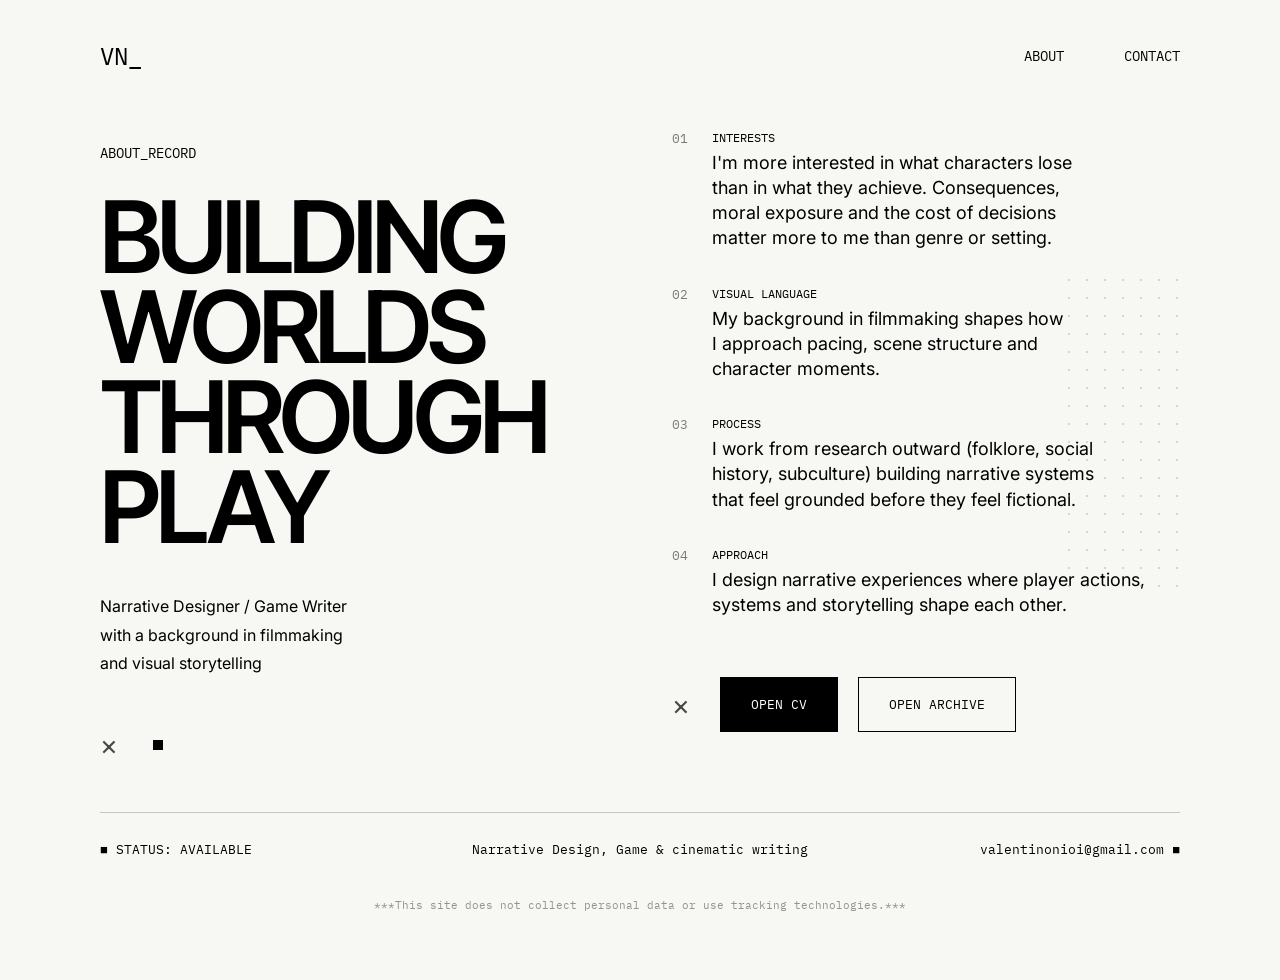
==== about.html @ a165a679 "Add files via upload" ====
<!DOCTYPE html>
<html lang="en">

<head>

<meta charset="UTF-8">
<meta name="viewport" content="width=device-width, initial-scale=1.0">

<title>About | Valentino A. Nioi</title>

<link rel="stylesheet" href="css/global.css">
<link rel="stylesheet" href="css/about.css">

<link rel="preconnect" href="https://fonts.googleapis.com">
<link rel="preconnect" href="https://fonts.gstatic.com" crossorigin>

<link href="https://fonts.googleapis.com/css2?family=IBM+Plex+Mono:wght@300;400;500&family=Inter:wght@300;400;600&family=Inter+Tight:wght@400;500;600;700&display=swap" rel="stylesheet">

</head>

<body>

<nav>

  <div class="logo">
    <a href="index.html">VN_</a>
  </div>

  <div class="menu">
    <a href="about.html">ABOUT</a>
    <a href="contact.html">CONTACT</a>
  </div>

</nav>


<section class="about-page">

  <div class="about-left">

    <p class="role">
      ABOUT_RECORD
    </p>

    <h1>
      BUILDING<br>
      WORLDS<br>
      THROUGH PLAY
    </h1>

    <p class="description">
      Narrative Designer / Game Writer<br>
      with a background in filmmaking<br>
      and visual storytelling
    </p>

    <div class="about-symbols">
      <div class="about-cross">×</div>
      <div class="square about-square"></div>
    </div>

  </div>


  <div class="about-right">

    <div class="about-item">

      <span class="about-number">01</span>

      <div>

        <p class="about-label">
          INTERESTS
        </p>

        <p class="about-value">
          I'm more interested in what characters lose<br>
          than in what they achieve. Consequences,<br>
          moral exposure and the cost of decisions<br>
          matter more to me than genre or setting.
        </p>

      </div>

    </div>


    <div class="about-item">

      <span class="about-number">02</span>

      <div>

        <p class="about-label">
          VISUAL LANGUAGE
        </p>

        <p class="about-value">
          My background in filmmaking shapes how<br>
          I approach pacing, scene structure and<br>
          character moments.
        </p>

      </div>

    </div>


    <div class="about-item">

      <span class="about-number">03</span>

      <div>

        <p class="about-label">
          PROCESS
        </p>

        <p class="about-value">
          I work from research outward (folklore, social<br>
          history, subculture) building narrative systems<br>
          that feel grounded before they feel fictional.
        </p>

      </div>

    </div>


    <div class="about-item">

      <span class="about-number">04</span>

      <div>

        <p class="about-label">
          APPROACH
        </p>

        <p class="about-value">
          I design narrative experiences where player actions,<br>
          systems and storytelling shape each other.
        </p>

      </div>

    </div>


    <div class="about-action">

      <div class="about-cross">×</div>

      <div class="buttons">

        <button type="button"
        class="button black"
        onclick="openCVViewer()">
          OPEN CV
        </button>

        <a class="button"
        href="archive.html">
          OPEN ARCHIVE
        </a>

      </div>

    </div>

  </div>

</section>


<div class="viewer-overlay">

  <div class="viewer-box">

    <div class="viewer-top">
      <p>CURRICULUM</p>

      <button type="button"
      class="viewer-close"
      onclick="closeViewer()">
        × CLOSE
      </button>
    </div>

    <div class="viewer-title">
      CURRICULUM VITAE
    </div>

    <div class="pdf-container"></div>

  </div>

</div>


<footer>

  <div class="status-line"></div>

  <div class="footer-content">
    <p>■ STATUS: AVAILABLE</p>
    <p>Narrative Design, Game & cinematic writing</p>
    <p>valentinonioi@gmail.com ■</p>
  </div>

  <p class="footer-privacy">
    ***This site does not collect personal data or use tracking technologies.***
  </p>

</footer>


<script>
const viewerTitle = document.querySelector(".viewer-title");
const viewerOverlay = document.querySelector(".viewer-overlay");
const pdfContainer = document.querySelector(".pdf-container");

function isMobile(){
  return /Android|iPhone|iPad|iPod/i.test(navigator.userAgent);
}

function openPDF(title, file){

  viewerTitle.innerText = title;

  // 📱 MOBILE → apertura nativa (soluzione stabile)
  if (isMobile()) {
    window.open(file, "_blank");
    return;
  }

  // 💻 DESKTOP → viewer interno
  pdfContainer.innerHTML = `
    <iframe class="pdf-viewer" src="${file}"></iframe>
  `;

  viewerOverlay.style.display = "flex";
}

function openCVViewer(){
  openPDF("CURRICULUM VITAE", "assets/ValentinoNioi_CV_2026.pdf");
}

function closeViewer(){
  viewerOverlay.style.display = "none";
  pdfContainer.innerHTML = "";
}
</script>

</body>
</html>
---- css/global.css ----
body {
  margin: 0;
  padding: 40px 100px;
  font-family: 'Inter', sans-serif;
  background: #f7f7f4;
  color: black;
  min-height: 100vh;
  display: flex;
  flex-direction: column;
}

nav {
  display: flex;
  justify-content: space-between;
  align-items: center;
  margin-bottom: 100px;
}

.logo {
  font-family: 'IBM Plex Mono';
  font-size: 24px;
}

.menu {
  display: flex;
  gap: 60px;
  font-size: 14px;
}

.menu a {
  text-decoration: none;
  color: black;
  font-family: 'IBM Plex Mono';
  transition: .3s;
}

.menu a:hover {
  opacity: .5;
}

.role {
  font-family: 'IBM Plex Mono';
  font-size: 14px;
  margin-bottom: 20px;
  transform: translateY(-10px);
}

h1 {
  font-family: 'Inter Tight', sans-serif;
  font-size: 100px;
  font-weight: 600;
  line-height: .9;
  letter-spacing: -0.05em;
  margin: 0;
}

.description {
  font-family: 'Inter', sans-serif;
  margin-top: 40px;
  line-height: 1.8;
}

.buttons {
  display: flex;
  gap: 20px;
  margin-top: 40px;
}

.button {
  padding: 18px 30px;
  border: 1px solid black;
  background: transparent;
  cursor: pointer;
  text-decoration: none;
  color: black;
  font-family: 'IBM Plex Mono';
  font-size: 13px;
}

.black {
  background: black;
  color: white;
}

.square {
  width: 10px;
  height: 10px;
  background: black;
  margin-top: 45px;
}

footer {
  margin-top: 32px;  /* era 32px */
  margin-bottom: 28px;
}

.footer-content {
  font-family: 'IBM Plex Mono';
  font-size: 13px;
  display: grid;
  grid-template-columns: 1fr 1fr 1fr;
  align-items: center;
  width: 100%;
  transform: translateY(-15px);
}

.footer-privacy {
  font-family: 'IBM Plex Mono';
  font-size: 11px;
  opacity: .4;
  text-align: center;
  margin-top: 12px;
  margin-bottom: 0;
}

.status-line {
  width: 100%;
  height: 1px;
  background: black;
  opacity: 0.2;
  margin-bottom: 30px;
}

.footer-content p:nth-child(1) { text-align: left; }
.footer-content p:nth-child(2) { text-align: center; }
.footer-content p:nth-child(3) { text-align: right; }

.contact-value a:hover { opacity: .45; }

.buttons { margin-top: 0; }

.logo a {
  text-decoration: none;
  color: black;
}

.logo a:hover {
  opacity: .5;
  transition: .3s;
}

.contact-right .buttons { margin-top: 0; }


/* ─────────────────────────────────────────
   MOBILE  (≤ 768px)
───────────────────────────────────────── */
@media (max-width: 768px) {

  body {
    padding: 28px 24px;
  }

  nav {
    margin-bottom: 60px;
  }

  .logo {
    font-size: 20px;
  }

  .menu {
    gap: 28px;
    font-size: 13px;
  }

  h1 {
    font-size: 58px;
  }

  .role {
    font-size: 11px;
    transform: none;
  }

  .description {
    font-size: 14px;
    margin-top: 28px;
    line-height: 1.7;
  }

  .buttons {
    flex-direction: column;
    gap: 12px;
    margin-top: 32px;
  }

  .button {
    text-align: center;
    padding: 16px 24px;
  }

  footer {
    margin-top: 32px;
    margin-bottom: 28px;
  }

  .footer-content {
    grid-template-columns: 1fr;
    gap: 6px;
    transform: none;
  }

  .footer-content p:nth-child(1),
  .footer-content p:nth-child(2),
  .footer-content p:nth-child(3) {
    text-align: center;
  }

}
---- css/about.css ----
.about-page{

display:flex;

justify-content:space-between;

align-items:center;

gap:140px;

flex:1;

margin-top:-50px;

overflow:hidden;

}


.about-left{

width:40%;

}


.about-right{

position:relative;

width:50%;

display:flex;

flex-direction:column;

gap:35px;

transform:translateY(-20px);

}

.about-item{

display:grid;

grid-template-columns:40px 1fr;

align-items:start;

}


.about-number{

font-family:'IBM Plex Mono';

font-size:13px;

opacity:.5;

}


.about-label{

font-family:'IBM Plex Mono';

font-size:12px;

margin:0;

margin-bottom:5px;

}


.about-value{

margin:0;

font-size:18px;

line-height:1.4;

}


.about-action{

display:flex;

align-items:center;

gap:30px;

margin-top:25px;

}


.about-cross{

font-size:28px;

opacity:.7;

}


.about-square{

margin-top:0px;

}


.about-right::after{

content:"";

position:absolute;

right:-140px;
top:50%;

transform:translateY(-50%);

width:260px;
height:320px;

opacity:.36;

background-image:
radial-gradient(#999 1.1px, transparent 0);

background-size:18px 18px;

pointer-events:none;

}

.about-symbols{

display:flex;

align-items:center;

gap:35px;

margin-top:50px;

}

.viewer-overlay{
position:fixed;
top:0;
left:0;
width:100%;
height:100vh;
background:rgba(0,0,0,.18);
display:none;
justify-content:center;
align-items:center;
z-index:1000;
backdrop-filter:blur(6px);
}

.viewer-box{
width:82%;
height:90vh;
background:rgba(245,245,245,.55);
border:1px solid rgba(0,0,0,.08);
backdrop-filter:blur(12px);
padding:35px;
display:flex;
flex-direction:column;
}

.viewer-top{
display:flex;
justify-content:space-between;
align-items:center;
margin-bottom:25px;
font-family:'IBM Plex Mono';
font-size:13px;
color:black;
}

.viewer-close{
background:none;
border:none;
font-family:'IBM Plex Mono';
font-size:13px;
cursor:pointer;
opacity:.7;
transition:.3s;
}

.viewer-close:hover{
opacity:.4;
}

.viewer-title{
font-family:'Inter Tight';
font-size:28px;
margin-bottom:25px;
color:black;
}

.pdf-container{
width:100%;
flex:1;
display:flex;
justify-content:center;
align-items:center;
}

.pdf-viewer{
width:84%;
height:100%;
background:white;
border:1px solid rgba(0,0,0,.08);
}

@media (max-width: 768px) {

  .about-page {
    flex-direction: column;
    gap: 40px;
    margin-top: 0;
    padding: 20px;
    overflow: visible;
  }

  .about-left {
    width: 100%;
  }

  .about-symbols {
    margin-top: 30px;
  }

  .about-right {
    width: 100%;
    transform: none;
    gap: 25px;
  }

  .about-right::after {
    display: none;
  }

  .about-value {
    font-size: 16px;
  }

  .about-action {
    flex-direction: column;
    align-items: flex-start;
    gap: 20px;
  }

  .viewer-box {
    width: 95%;
    height: 92vh;
    padding: 20px;
  }

  .viewer-title {
    font-size: 20px;
  }

  .pdf-viewer {
    width: 100%;
  }

}
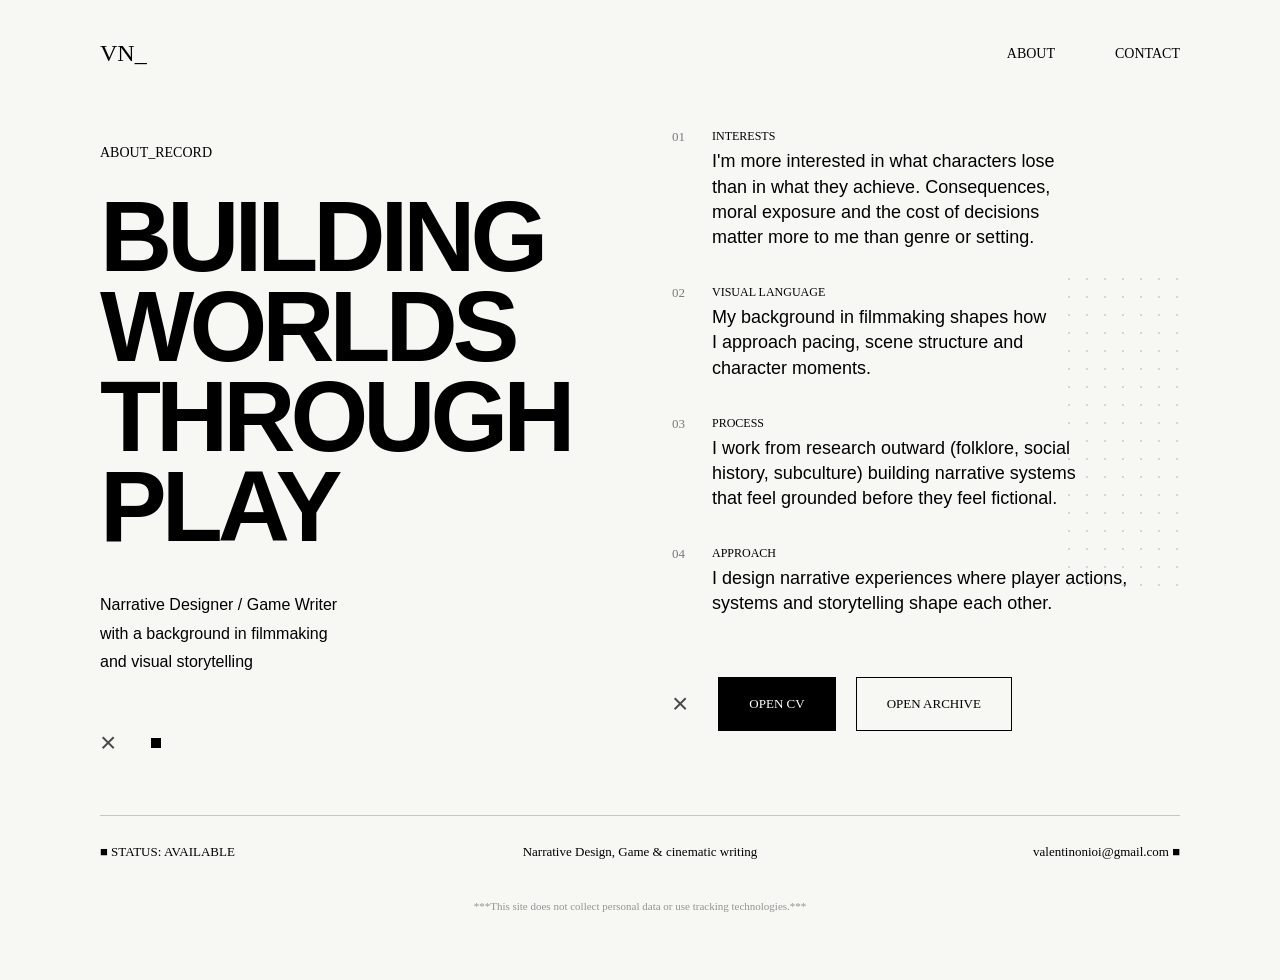
==== commit cc227d13: "Update font links in about.html Removed preconnect links and added a stylesheet for fonts." ====
--- a/about.html
+++ b/about.html
@@ -11,10 +11,7 @@
 <link rel="stylesheet" href="css/global.css">
 <link rel="stylesheet" href="css/about.css">
 
-<link rel="preconnect" href="https://fonts.googleapis.com">
-<link rel="preconnect" href="https://fonts.gstatic.com" crossorigin>
-
-<link href="https://fonts.googleapis.com/css2?family=IBM+Plex+Mono:wght@300;400;500&family=Inter:wght@300;400;600&family=Inter+Tight:wght@400;500;600;700&display=swap" rel="stylesheet">
+<link rel="stylesheet" href="css/fonts.css">
 
 </head>
 
--- a/css/fonts.css
+++ b/css/fonts.css
@@ -0,0 +1,50 @@
+/* Local fonts — no Google Fonts requests */
+@font-face {
+  font-family: 'Inter';
+  src: url('../fonts/Inter-Variable.ttf') format('truetype');
+  font-style: normal;
+  font-weight: 100 900;
+  font-display: swap;
+}
+@font-face {
+  font-family: 'Inter Tight';
+  src: url('../fonts/InterTight-Variable.ttf') format('truetype');
+  font-style: normal;
+  font-weight: 100 900;
+  font-display: swap;
+}
+@font-face {
+  font-family: 'IBM Plex Mono';
+  src: url('../fonts/IBMPlexMono-Light.ttf') format('truetype');
+  font-style: normal;
+  font-weight: 300;
+  font-display: swap;
+}
+@font-face {
+  font-family: 'IBM Plex Mono';
+  src: url('../fonts/IBMPlexMono-Regular.ttf') format('truetype');
+  font-style: normal;
+  font-weight: 400;
+  font-display: swap;
+}
+@font-face {
+  font-family: 'IBM Plex Mono';
+  src: url('../fonts/IBMPlexMono-Medium.ttf') format('truetype');
+  font-style: normal;
+  font-weight: 500;
+  font-display: swap;
+}
+@font-face {
+  font-family: 'IBM Plex Mono';
+  src: url('../fonts/IBMPlexMono-SemiBold.ttf') format('truetype');
+  font-style: normal;
+  font-weight: 600;
+  font-display: swap;
+}
+@font-face {
+  font-family: 'IBM Plex Mono';
+  src: url('../fonts/IBMPlexMono-Bold.ttf') format('truetype');
+  font-style: normal;
+  font-weight: 700;
+  font-display: swap;
+}
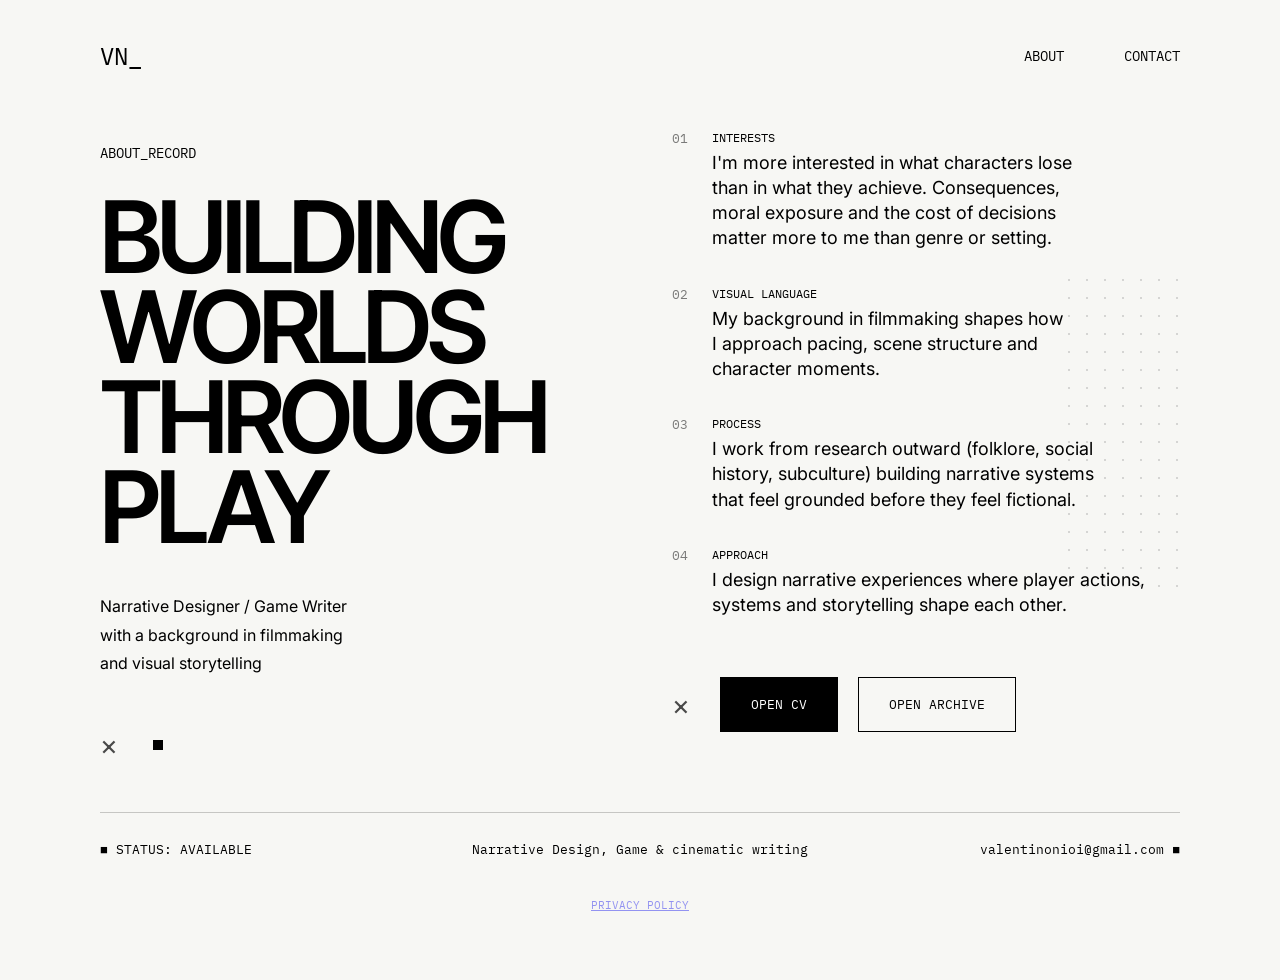
==== commit a8b2d897: "Update footer to include privacy policy link Added a link to the privacy policy in the footer." ====
--- a/about.html
+++ b/about.html
@@ -206,9 +206,9 @@
     <p>valentinonioi@gmail.com ■</p>
   </div>
 
-  <p class="footer-privacy">
-    ***This site does not collect personal data or use tracking technologies.***
-  </p>
+<p class="footer-privacy">
+  <a href="privacy.html">PRIVACY POLICY</a>
+</p>
 
 </footer>
 
